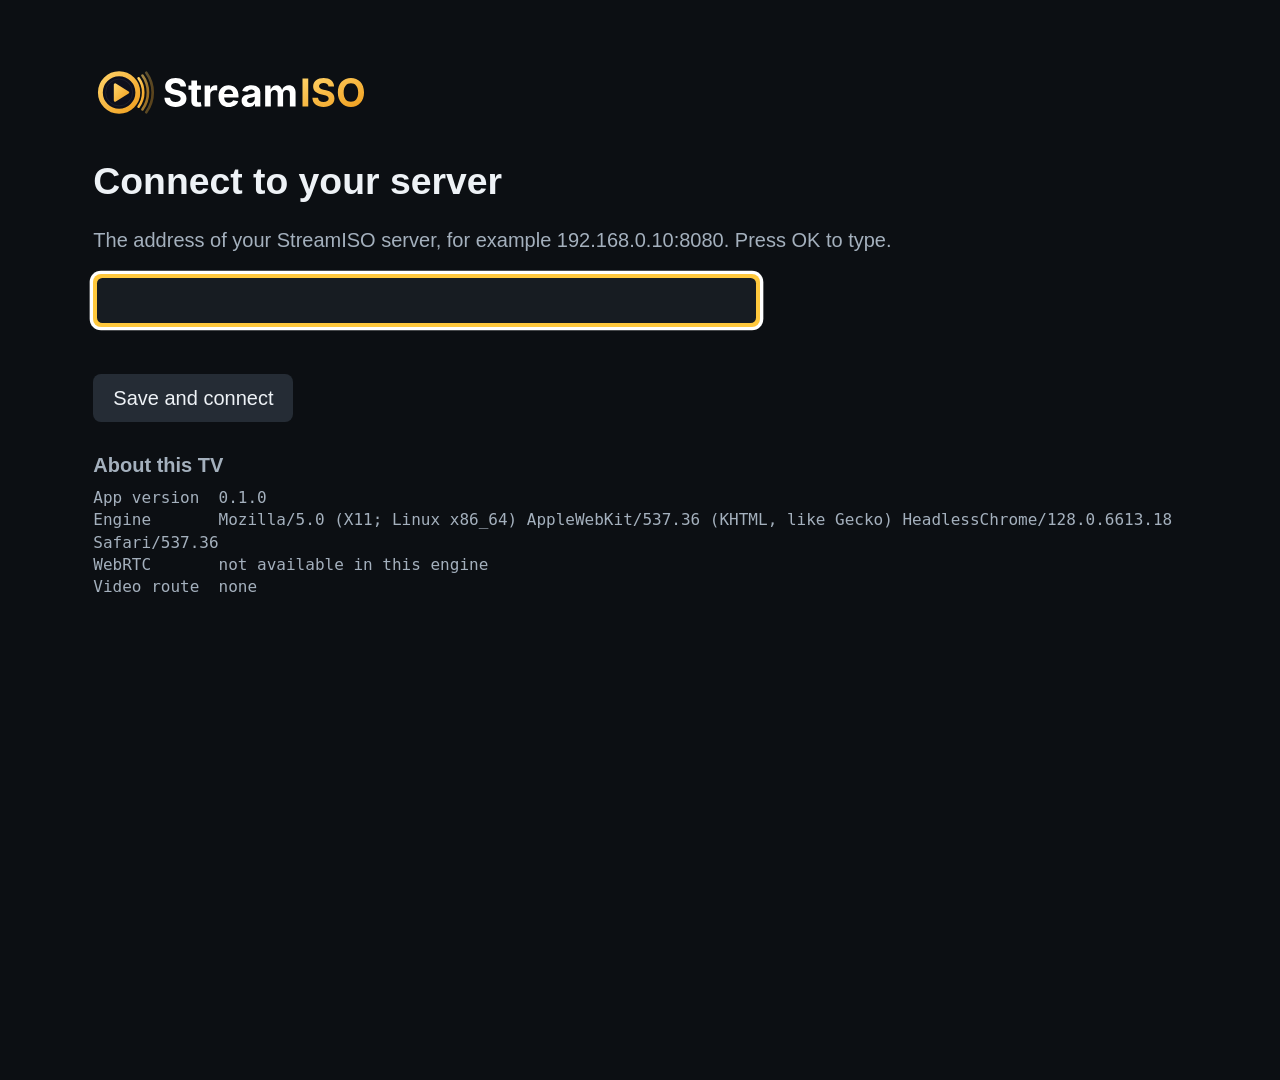
==== app/index.html @ 7c78c415 "Port the Samsung TV app to LG webOS The screens, focus, catalog and player come from streamiso-tizen" ====
<!DOCTYPE html>
<html lang="en">
<head>
<meta charset="utf-8">
<meta name="viewport" content="width=1920">
<title>StreamISO</title>
<link rel="stylesheet" href="css/style.css">
</head>
<body>

<section id="settings" class="screen" hidden>
  <img class="logo" src="img/logo.svg" alt="StreamISO">
  <h1 id="settings-title">Connect to your server</h1>
  <p class="muted">The address of your StreamISO server, for example 192.168.0.10:8080. Press OK to type.</p>
  <div id="server-field" class="field" tabindex="-1" data-focusable data-act="edit">
    <input id="server-input" type="text" tabindex="-1" autocomplete="off" spellcheck="false">
  </div>
  <p id="settings-message" class="message" role="status"></p>
  <div class="row">
    <button id="settings-save" type="button" class="btn" tabindex="-1" data-focusable data-act="save">Save and connect</button>
    <button id="settings-back" type="button" class="btn" tabindex="-1" data-focusable data-act="cancel">Back</button>
  </div>
  <h2>About this TV</h2>
  <pre id="settings-diag" class="diag"></pre>
</section>

<section id="catalog" class="screen" hidden>
  <header id="catalog-head">
    <img class="logo small" src="img/logo.svg" alt="StreamISO">
    <div id="detail">
      <div id="detail-title"></div>
      <div id="detail-meta" class="muted"></div>
      <div id="detail-text" class="muted"></div>
    </div>
    <!-- Shows or hides the discs already watched / listened to, which are hidden at first. -->
    <button id="catalog-seen" type="button" class="btn" tabindex="-1" data-focusable aria-pressed="false">
      <svg class="eye" viewBox="0 0 24 24" aria-hidden="true"><path d="M12 5C6.5 5 2.3 8.6 1 12c1.3 3.4 5.5 7 11 7s9.7-3.6 11-7c-1.3-3.4-5.5-7-11-7zm0 11.5a4.5 4.5 0 1 1 0-9 4.5 4.5 0 0 1 0 9zm0-7a2.5 2.5 0 1 0 0 5 2.5 2.5 0 0 0 0-5z"/></svg>
      <svg class="eye-off" viewBox="0 0 24 24" aria-hidden="true"><path d="M2.3 3.7 3.7 2.3l18 18-1.4 1.4-3.4-3.4A12 12 0 0 1 12 19c-5.5 0-9.7-3.6-11-7a12.6 12.6 0 0 1 4.2-5.3L2.3 3.7zM12 5c5.5 0 9.7 3.6 11 7a12.4 12.4 0 0 1-3.3 4.6l-3.3-3.3A4.5 4.5 0 0 0 10.7 7.6L8.3 5.2C9.5 5.1 10.7 5 12 5zm-4.4 4.1A4.5 4.5 0 0 0 14.9 15.4l-1.5-1.5a2.5 2.5 0 0 1-3.3-3.3L7.6 9.1z"/></svg>
      <span class="lbl">Show watched</span>
    </button>
    <button id="catalog-settings" type="button" class="btn" tabindex="-1" data-focusable>Settings</button>
  </header>
  <main id="catalog-scroll" data-scroll><div id="catalog-list"></div></main>
</section>

<section id="player" class="screen" hidden>
  <div id="stage"></div>
  <div id="cd" hidden>
    <div id="cd-info">
      <img id="cd-cover" alt="">
      <div id="cd-title"></div>
      <div id="cd-artist" class="muted"></div>
    </div>
    <ol id="cd-tracks" data-scroll></ol>
  </div>
  <div id="loading"><div class="spinner"></div><div id="loading-title"></div><div id="loading-text" class="muted"></div></div>
  <div id="sink" tabindex="-1" data-focusable></div>
  <div id="bar" hidden>
    <div id="bar-head"><div id="bar-title"></div><div id="bar-caption"></div></div>
    <div id="progress" tabindex="-1" data-focusable data-act="commit" aria-label="Seek: left and right"><div id="progress-fill"></div></div>
    <div id="bar-times" class="muted"><span id="time-now"></span><span id="bar-extra"></span><span id="time-left"></span></div>
    <div id="bar-buttons" class="row">
      <button type="button" class="btn icon" tabindex="-1" data-focusable data-act="leave" aria-label="Back to library"><svg viewBox="0 0 24 24"><path d="M20 11H7.8l5.6-5.6L12 4l-8 8 8 8 1.4-1.4L7.8 13H20z"/></svg></button>
      <span class="sep"></span>
      <button type="button" class="btn icon big" tabindex="-1" data-focusable data-act="toggle" id="btn-toggle" aria-label="Pause"></button>
      <button type="button" class="btn icon" tabindex="-1" data-focusable data-act="prev" id="btn-prev" aria-label="Previous"><svg viewBox="0 0 24 24"><path d="M6 6h2v12H6zM9.5 12l8.5 6V6z"/></svg></button>
      <button type="button" class="btn icon" tabindex="-1" data-focusable data-act="back10" aria-label="Back 10 seconds"><svg viewBox="0 0 24 24"><path d="M12 5V1L7 6l5 5V7a6 6 0 1 1-6 6H4a8 8 0 1 0 8-8z"/><text x="12" y="16.2" text-anchor="middle" font-size="7.5" font-weight="700" font-family="sans-serif">10</text></svg></button>
      <button type="button" class="btn icon" tabindex="-1" data-focusable data-act="fwd10" aria-label="Forward 10 seconds"><svg viewBox="0 0 24 24"><path d="M12 5V1l5 5-5 5V7a6 6 0 1 0 6 6h2a8 8 0 1 1-8-8z"/><text x="12" y="16.2" text-anchor="middle" font-size="7.5" font-weight="700" font-family="sans-serif">10</text></svg></button>
      <button type="button" class="btn icon" tabindex="-1" data-focusable data-act="next" id="btn-next" aria-label="Next"><svg viewBox="0 0 24 24"><path d="M16 6h2v12h-2zM6 18l8.5-6L6 6z"/></svg></button>
      <span class="sep"></span>
      <button type="button" class="btn icon" tabindex="-1" data-focusable data-act="voldown" aria-label="Volume down"><svg viewBox="0 0 24 24"><path d="M3 9v6h4l5 5V4L7 9zm13.5 3A4.5 4.5 0 0 0 14 8v8a4.5 4.5 0 0 0 2.5-4z"/></svg></button>
      <button type="button" class="btn icon" tabindex="-1" data-focusable data-act="mute" id="btn-mute" aria-label="Mute"><svg viewBox="0 0 24 24"><path d="M16.5 12A4.5 4.5 0 0 0 14 8v2.2l2.4 2.4c.1-.2.1-.4.1-.6zM19 12c0 .9-.2 1.8-.5 2.6l1.5 1.5A9 9 0 0 0 21 12a9 9 0 0 0-7-8.8v2.1c2.9.9 5 3.5 5 6.7zM4.3 3L3 4.3 7.7 9H3v6h4l5 5v-6.7l4.3 4.3c-.7.5-1.4.9-2.3 1.2v2.1a9 9 0 0 0 3.7-1.8l2 2L21 19.7l-9-9zM12 4L9.9 6.1 12 8.2z"/></svg></button>
      <button type="button" class="btn icon" tabindex="-1" data-focusable data-act="volup" aria-label="Volume up"><svg viewBox="0 0 24 24"><path d="M3 9v6h4l5 5V4L7 9zm13.5 3A4.5 4.5 0 0 0 14 8v8a4.5 4.5 0 0 0 2.5-4zM14 3.2v2.1a7 7 0 0 1 0 13.4v2.1a9 9 0 0 0 0-17.6z"/></svg></button>
      <span class="grow"></span>
      <button type="button" class="btn labeled dvd-only" tabindex="-1" data-focusable data-act="back" aria-label="Return"><svg viewBox="0 0 24 24"><path d="M10 9V5l-7 7 7 7v-4.1c5 0 8.5 1.6 11 5.1-1-5-4-10-11-11z"/></svg>Return</button>
      <button type="button" class="btn labeled dvd-only" tabindex="-1" data-focusable data-act="menu" aria-label="DVD menu"><svg viewBox="0 0 24 24"><path d="M3 6h18v2H3zm0 5h18v2H3zm0 5h18v2H3z"/></svg>DVD menu</button>
      <button type="button" class="btn icon dvd-only" tabindex="-1" data-focusable data-act="audio" aria-label="Audio"><svg viewBox="0 0 24 24"><path d="M3 9v6h4l5 5V4L7 9zm13.5 3A4.5 4.5 0 0 0 14 8v8a4.5 4.5 0 0 0 2.5-4zM14 3.2v2.1a7 7 0 0 1 0 13.4v2.1a9 9 0 0 0 0-17.6z"/></svg></button>
      <button type="button" class="btn icon dvd-only" tabindex="-1" data-focusable data-act="subs" aria-label="Subtitles"><svg viewBox="0 0 24 24"><path d="M20 4H4a2 2 0 0 0-2 2v12a2 2 0 0 0 2 2h16a2 2 0 0 0 2-2V6a2 2 0 0 0-2-2zM4 12h4v2H4zm10 6H4v-2h10zm6 0h-4v-2h4zm0-4h-10v-2h10z"/></svg></button>
    </div>
  </div>
  <div id="pop" hidden><h3 id="pop-title"></h3><div id="pop-list"></div></div>
  <div id="hint" hidden>Press any key to turn the sound on</div>
  <div id="osd" hidden></div>
</section>

<div id="dialog" hidden>
  <div id="dialog-box">
    <h2 id="dialog-title"></h2>
    <p id="dialog-text" class="muted"></p>
    <div id="dialog-buttons" class="row"></div>
  </div>
</div>

<script src="js/util.js"></script>
<script src="js/api.js"></script>
<script src="js/tv.js"></script>
<script src="js/focus.js"></script>
<script src="js/dialog.js"></script>
<script src="js/stream.js"></script>
<script src="js/settings.js"></script>
<script src="js/catalog.js"></script>
<script src="js/player.js"></script>
<script src="js/main.js"></script>
</body>
</html>
---- app/css/style.css ----
/* Drawn for a 1920x1080 screen. Keep to what older webOS engines understand (Chromium 68 on webOS 5): no flex
   gap, no aspect-ratio, no inset, no :focus-visible. */
* { box-sizing: border-box; }
html, body { margin: 0; width: 1920px; height: 1080px; overflow: hidden; background: #0c0f13; color: #eef2f6; font: 30px/1.35 "LG Smart UI", "Segoe UI", Roboto, sans-serif; -webkit-user-select: none; user-select: none; }
[hidden] { display: none !important; }
h1 { margin: 0 0 12px; font-size: 56px; font-weight: 600; }
h2 { margin: 0 0 12px; font-size: 40px; font-weight: 600; }
.muted { color: #a4b0bd; }
.screen { position: absolute; left: 0; top: 0; width: 1920px; height: 1080px; }
.logo { display: block; width: 420px; margin-bottom: 36px; }
.logo.small { width: 230px; margin: 0; }
.row { display: flex; align-items: center; }
.row > * { margin-right: 18px; }
.row > *:last-child { margin-right: 0; }

/* The focus style. Every focusable thing uses it, so the focus always looks the same. */
.btn, .card, .field, #cd-tracks li, #pop-list button { outline: none; }
.btn:focus, .field:focus, .field.editing, #pop-list button:focus, #cd-tracks li:focus {
  background: #ffc83d; color: #14171b; box-shadow: 0 0 0 5px #fff;
}
.btn { font: inherit; padding: 16px 30px; color: inherit; background: #252c35; border: 0; border-radius: 12px; white-space: nowrap; }
.btn.off { opacity: .55; }

/* Settings */
#settings { padding: 80px 140px; }
.field { width: 1000px; padding: 6px; margin: 24px 0 8px; background: #252c35; border-radius: 12px; }
.field input { width: 100%; padding: 14px 20px; font: inherit; color: #eef2f6; background: #171c22; border: 0; outline: none; border-radius: 8px; }
.message { min-height: 44px; margin: 8px 0 18px; color: #ff9c9c; }
.message.ok { color: #75e3a5; }
#settings h2 { margin-top: 44px; font-size: 30px; color: #a4b0bd; }
.diag { margin: 0; font: 24px/1.4 Consolas, "DejaVu Sans Mono", monospace; color: #a4b0bd; white-space: pre-wrap; word-break: break-word; }

/* Catalog */
#catalog-head { position: absolute; left: 0; top: 0; width: 1920px; height: 200px; padding: 28px 70px; display: flex; align-items: flex-start; background: #0c0f13; z-index: 2; }
#detail { flex: 1; min-width: 0; margin: 0 50px; }
#catalog-seen { display: flex; align-items: center; margin-right: 20px; }
#catalog-seen svg { width: 40px; height: 40px; margin-right: 12px; fill: currentColor; }
/* "Hide watched" is a switch: on (eye crossed out) while watched discs are hidden */
#catalog-seen .eye-off, #catalog-seen[aria-pressed="true"] .eye { display: none; }
#catalog-seen[aria-pressed="true"]:not(:focus) { color: #ffc83d; }
#catalog-seen[aria-pressed="true"] .eye-off { display: block; }
#detail-title { font-size: 42px; font-weight: 600; white-space: nowrap; overflow: hidden; text-overflow: ellipsis; }
#detail-meta { white-space: nowrap; overflow: hidden; text-overflow: ellipsis; }
#detail-text { font-size: 25px; max-height: 68px; overflow: hidden; }
#catalog-scroll { position: absolute; left: 0; top: 200px; width: 1920px; height: 880px; overflow: hidden; padding: 0 70px; }
.section-title { margin: 12px 0 18px; font-size: 38px; font-weight: 600; }
.grid { display: flex; flex-wrap: wrap; margin-bottom: 24px; }
.card { position: relative; display: block; width: 232px; margin: 0 22px 26px 0; padding: 0; color: inherit; font: inherit; text-align: left; background: none; border: 0; }
.cover { position: relative; display: block; width: 232px; height: 348px; background: #1c2229; border-radius: 12px; overflow: hidden; }
.card.cd .cover { height: 232px; }
.cover img { display: block; width: 100%; height: 100%; object-fit: contain; }
.cover img.fill { object-fit: cover; }  /* "Fill the space" set in the StreamISO editor */
.card:focus .cover { box-shadow: 0 0 0 6px #ffc83d, 0 0 0 10px #fff; }
/* A season with several discs: the cover looks like a small stack of cases. */
.card.stack .cover { box-shadow: 6px -6px 0 -1px #30363f, 12px -12px 0 -2px #3c434d; }
.card.stack:focus .cover { box-shadow: 0 0 0 6px #ffc83d, 0 0 0 10px #fff, 6px -6px 0 -1px #30363f, 12px -12px 0 -2px #3c434d; }
.card-title { display: block; margin-top: 12px; font-size: 25px; line-height: 1.25; height: 32px; white-space: nowrap; overflow: hidden; text-overflow: ellipsis; }
.card:focus .card-title { color: #ffc83d; }
.card-resume { display: block; font-size: 21px; color: #a4b0bd; height: 28px; white-space: nowrap; overflow: hidden; }
.tag, .seen { position: absolute; top: 10px; padding: 2px 12px; font-size: 20px; font-weight: 700; border-radius: 7px; }
.tag { left: 10px; background: rgba(8, 10, 13, .85); }
.seen { right: 10px; background: #75e3a5; color: #10231a; }
.bar-resume { position: absolute; left: 0; bottom: 0; height: 8px; background: #ffc83d; }
.empty { padding: 90px 0; font-size: 36px; color: #a4b0bd; }

/* Player */
#stage { position: absolute; left: 0; top: 0; width: 1920px; height: 1080px; background: #000; }
#stage iframe, #stage video { display: block; width: 100%; height: 100%; border: 0; background: #000; }
/* The stream never takes the pointer or the focus: all input goes through the app. */
#stage iframe { pointer-events: none; }
#sink { position: absolute; left: 0; top: 0; width: 1px; height: 1px; outline: none; }
#loading { position: absolute; left: 0; top: 0; width: 1920px; height: 1080px; display: flex; flex-direction: column; align-items: center; justify-content: center; background: #0c0f13; text-align: center; }
#loading-title { font-size: 44px; font-weight: 600; margin-top: 34px; }
.spinner { width: 90px; height: 90px; border: 9px solid #2b333d; border-top-color: #ffc83d; border-radius: 50%; animation: spin 1s linear infinite; }
@keyframes spin { to { transform: rotate(360deg); } }
#bar { position: absolute; left: 0; bottom: 0; width: 1920px; padding: 90px 70px 44px; background: linear-gradient(to top, rgba(6, 8, 10, .95) 65%, rgba(6, 8, 10, 0)); }
#bar-head { display: flex; align-items: baseline; }
#bar-title { flex: 1; min-width: 0; font-size: 40px; font-weight: 600; white-space: nowrap; overflow: hidden; text-overflow: ellipsis; }
/* Icons have no words, so the focused button's name shows here. */
#bar-caption { margin-left: 40px; font-size: 30px; color: #ffc83d; white-space: nowrap; }
#progress { height: 12px; margin-top: 16px; background: rgba(255, 255, 255, .22); border-radius: 6px; overflow: hidden; outline: none; }
#progress:focus { box-shadow: 0 0 0 4px #0c0f13, 0 0 0 8px #ffc83d; }
#progress-fill { width: 0; height: 100%; background: #ffc83d; }
#bar-times { display: flex; justify-content: space-between; margin: 8px 0 22px; font-size: 26px; }
#bar-buttons .btn.icon { width: 84px; height: 84px; padding: 0; }
#bar-buttons .btn.icon svg { display: block; width: 46px; height: 46px; margin: 0 auto; fill: currentColor; }
#bar-buttons .btn.icon.big { width: 100px; }
#bar-buttons .btn.icon.big svg { width: 58px; height: 58px; }
#bar-buttons .btn.labeled { display: flex; align-items: center; height: 84px; padding: 0 28px; font-size: 28px; }
#bar-buttons .btn.labeled svg { width: 42px; height: 42px; margin-right: 12px; fill: currentColor; }
#bar-buttons .sep { width: 18px; }
#bar-buttons .grow { flex: 1; }
#pop { position: absolute; right: 70px; bottom: 260px; width: 560px; max-height: 620px; padding: 24px; overflow: hidden; background: #181d23; border-radius: 16px; box-shadow: 0 10px 50px rgba(0, 0, 0, .6); }
#pop h3 { margin: 0 0 14px; font-size: 32px; }
#pop-list button { display: block; width: 100%; padding: 12px 20px; margin-bottom: 8px; color: inherit; font: inherit; text-align: left; background: #252c35; border: 0; border-radius: 10px; white-space: nowrap; overflow: hidden; text-overflow: ellipsis; }
#osd { position: absolute; left: 50%; top: 60px; transform: translateX(-50%); padding: 14px 34px; font-size: 32px; background: rgba(8, 10, 13, .88); border-radius: 14px; }
#hint { position: absolute; left: 50%; bottom: 70px; transform: translateX(-50%); padding: 14px 34px; font-size: 30px; color: #14171b; background: #ffc83d; border-radius: 14px; }

/* Audio CD */
#cd { position: absolute; left: 0; top: 0; width: 1920px; height: 1080px; padding: 70px 70px 290px; display: flex; background: #11151a; }
#cd-info { width: 620px; margin-right: 70px; text-align: center; }
#cd-cover { display: block; width: 520px; height: 520px; margin: 0 auto 26px; object-fit: contain; background: #1c2229; border-radius: 14px; }
#cd-title { font-size: 38px; font-weight: 600; max-height: 104px; overflow: hidden; }
#cd-artist { font-size: 28px; }
#cd-tracks { flex: 1; min-width: 0; height: 720px; margin: 0; padding: 8px; list-style: none; overflow: hidden; }
#cd-tracks li { display: flex; align-items: center; padding: 11px 22px; margin-bottom: 6px; border-radius: 10px; }
#cd-tracks .n { width: 66px; color: #a4b0bd; flex: none; }
#cd-tracks .t { flex: 1; min-width: 0; white-space: nowrap; overflow: hidden; text-overflow: ellipsis; }
#cd-tracks .d { width: 110px; text-align: right; color: #a4b0bd; flex: none; }
#cd-tracks li.current { background: #252c35; }
#cd-tracks li.current .t { color: #ffc83d; font-weight: 600; }
#cd-tracks li:focus { background: #ffc83d; }
#cd-tracks li:focus .n, #cd-tracks li:focus .d, #cd-tracks li:focus .t { color: #14171b; }
.cd-mode .dvd-only { display: none !important; }

/* Dialog */
#dialog { position: absolute; left: 0; top: 0; width: 1920px; height: 1080px; display: flex; align-items: center; justify-content: center; background: rgba(4, 6, 8, .78); z-index: 10; }
#dialog-box { width: 1120px; padding: 54px 60px; background: #181d23; border-radius: 20px; box-shadow: 0 20px 70px rgba(0, 0, 0, .7); }
#dialog-text { margin: 0 0 36px; white-space: pre-line; }
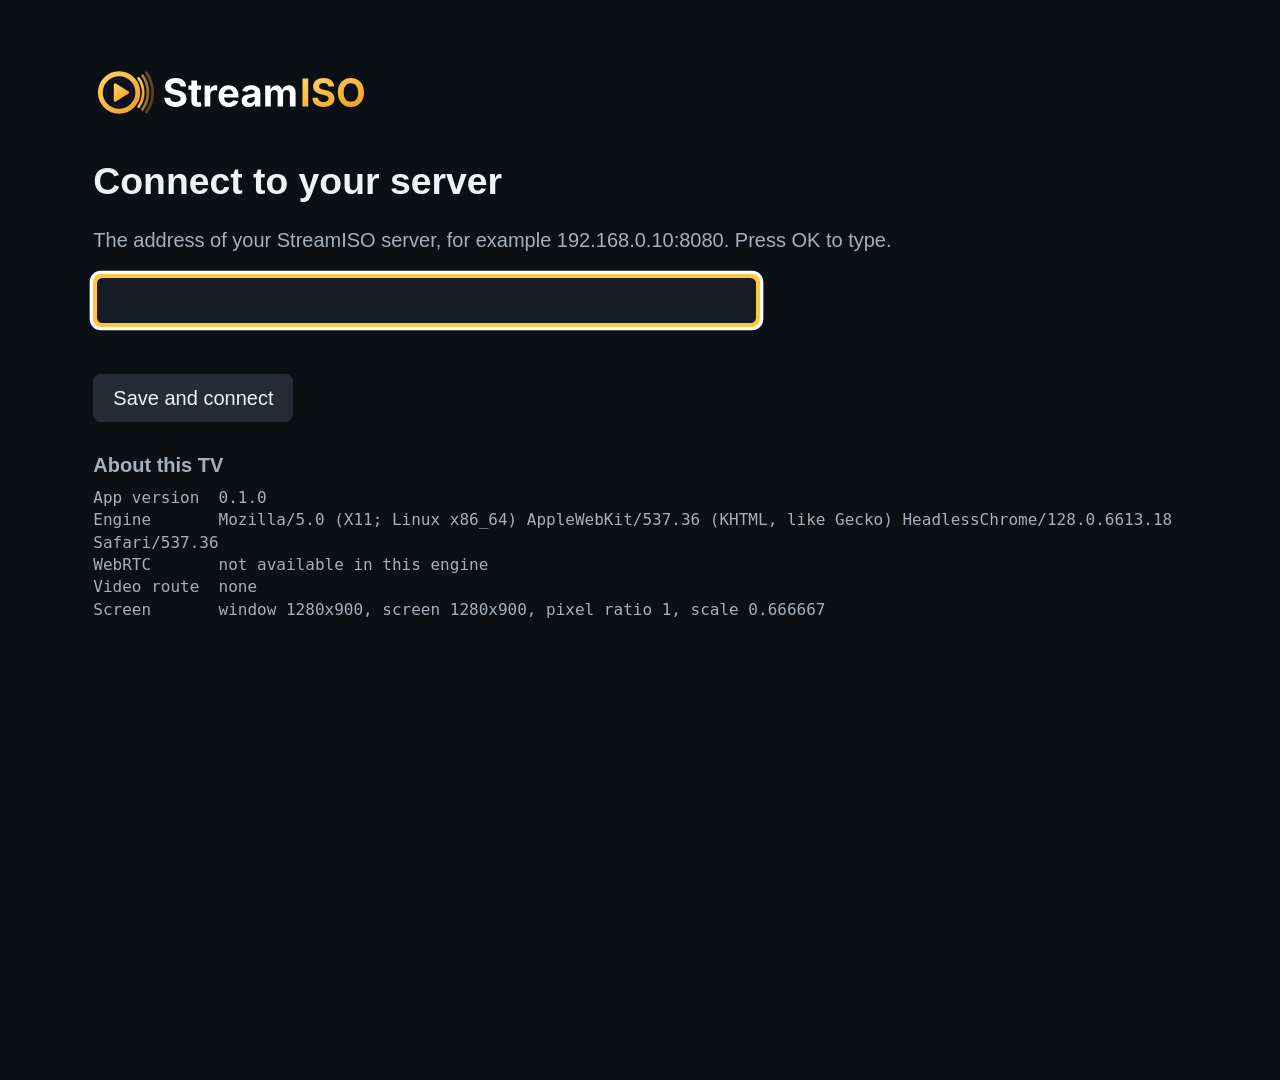
==== commit 9edf0e3e: "Fix the keyboard, the launcher icon and the window fit on webOS The server field closed the keyboard" ====
--- a/app/index.html
+++ b/app/index.html
@@ -13,7 +13,7 @@
   <h1 id="settings-title">Connect to your server</h1>
   <p class="muted">The address of your StreamISO server, for example 192.168.0.10:8080. Press OK to type.</p>
   <div id="server-field" class="field" tabindex="-1" data-focusable data-act="edit">
-    <input id="server-input" type="text" tabindex="-1" autocomplete="off" spellcheck="false">
+    <input id="server-input" type="url" tabindex="-1" autocomplete="off" spellcheck="false">
   </div>
   <p id="settings-message" class="message" role="status"></p>
   <div class="row">
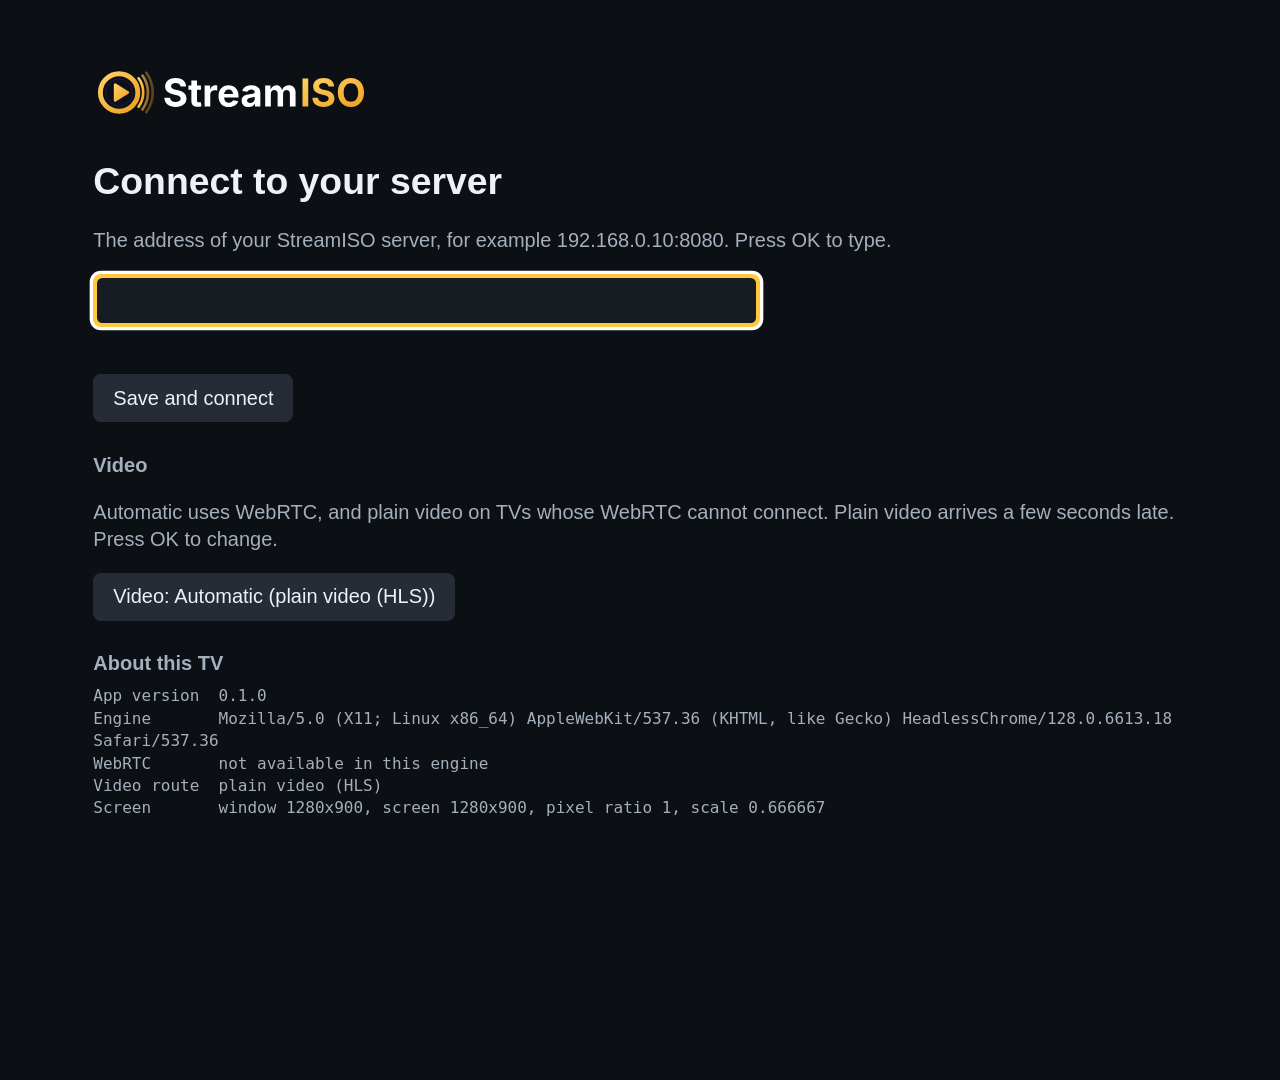
==== commit 4cea017b: "Play plain video (HLS) where WebRTC cannot connect webOS 3 runs apps on Chrome 38, whose WebRTC only" ====
--- a/app/index.html
+++ b/app/index.html
@@ -2,7 +2,6 @@
 <html lang="en">
 <head>
 <meta charset="utf-8">
-<meta name="viewport" content="width=1920">
 <title>StreamISO</title>
 <link rel="stylesheet" href="css/style.css">
 </head>
@@ -19,6 +18,11 @@
   <div class="row">
     <button id="settings-save" type="button" class="btn" tabindex="-1" data-focusable data-act="save">Save and connect</button>
     <button id="settings-back" type="button" class="btn" tabindex="-1" data-focusable data-act="cancel">Back</button>
+  </div>
+  <h2>Video</h2>
+  <p class="muted">Automatic uses WebRTC, and plain video on TVs whose WebRTC cannot connect. Plain video arrives a few seconds late. Press OK to change.</p>
+  <div class="row">
+    <button id="settings-video" type="button" class="btn" tabindex="-1" data-focusable data-act="video"></button>
   </div>
   <h2>About this TV</h2>
   <pre id="settings-diag" class="diag"></pre>
@@ -91,6 +95,7 @@
   </div>
 </div>
 
+<script src="js/compat.js"></script>
 <script src="js/util.js"></script>
 <script src="js/api.js"></script>
 <script src="js/tv.js"></script>
--- a/app/css/style.css
+++ b/app/css/style.css
@@ -71,7 +71,8 @@
 #sink { position: absolute; left: 0; top: 0; width: 1px; height: 1px; outline: none; }
 #loading { position: absolute; left: 0; top: 0; width: 1920px; height: 1080px; display: flex; flex-direction: column; align-items: center; justify-content: center; background: #0c0f13; text-align: center; }
 #loading-title { font-size: 44px; font-weight: 600; margin-top: 34px; }
-.spinner { width: 90px; height: 90px; border: 9px solid #2b333d; border-top-color: #ffc83d; border-radius: 50%; animation: spin 1s linear infinite; }
+.spinner { width: 90px; height: 90px; border: 9px solid #2b333d; border-top-color: #ffc83d; border-radius: 50%; -webkit-animation: spin 1s linear infinite; animation: spin 1s linear infinite; }
+@-webkit-keyframes spin { to { -webkit-transform: rotate(360deg); } }
 @keyframes spin { to { transform: rotate(360deg); } }
 #bar { position: absolute; left: 0; bottom: 0; width: 1920px; padding: 90px 70px 44px; background: linear-gradient(to top, rgba(6, 8, 10, .95) 65%, rgba(6, 8, 10, 0)); }
 #bar-head { display: flex; align-items: baseline; }
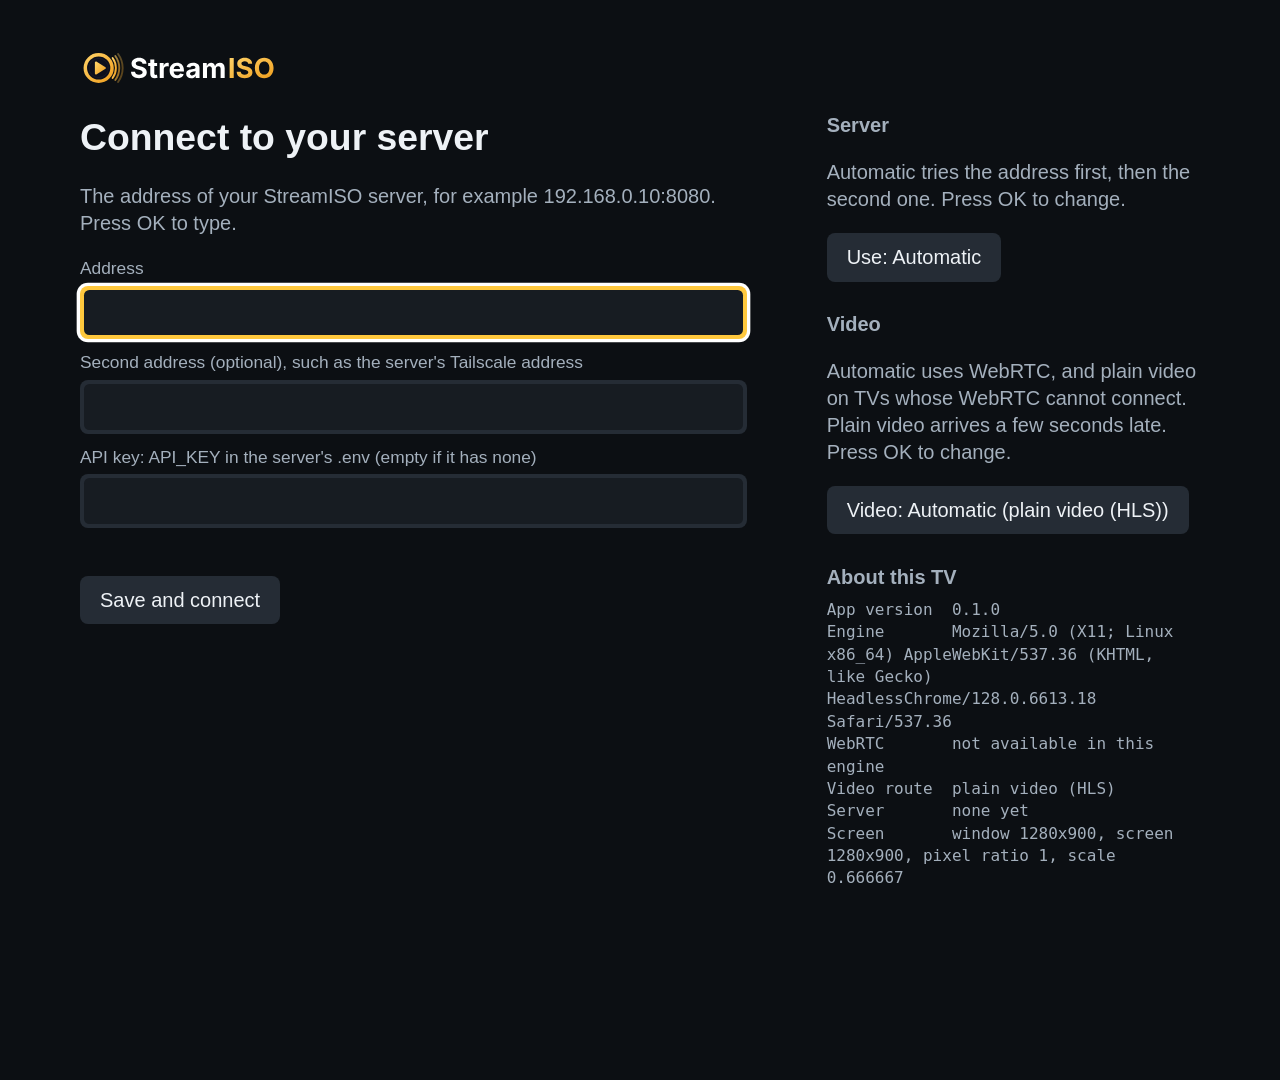
==== commit 20539c42: "Take two server addresses and an API key, and reconnect a video that stops StreamISO now refuses API" ====
--- a/app/index.html
+++ b/app/index.html
@@ -9,15 +9,33 @@
 
 <section id="settings" class="screen" hidden>
   <img class="logo" src="img/logo.svg" alt="StreamISO">
+  <div class="columns">
+  <div class="column">
   <h1 id="settings-title">Connect to your server</h1>
   <p class="muted">The address of your StreamISO server, for example 192.168.0.10:8080. Press OK to type.</p>
-  <div id="server-field" class="field" tabindex="-1" data-focusable data-act="edit">
+  <label class="label" for="server-input">Address</label>
+  <div id="server-field" class="field" tabindex="-1" data-focusable data-act="edit" data-input="server-input">
     <input id="server-input" type="url" tabindex="-1" autocomplete="off" spellcheck="false">
+  </div>
+  <label class="label" for="server2-input">Second address (optional), such as the server's Tailscale address</label>
+  <div id="server2-field" class="field" tabindex="-1" data-focusable data-act="edit" data-input="server2-input">
+    <input id="server2-input" type="url" tabindex="-1" autocomplete="off" spellcheck="false">
+  </div>
+  <label class="label" for="key-input">API key: API_KEY in the server's .env (empty if it has none)</label>
+  <div id="key-field" class="field" tabindex="-1" data-focusable data-act="edit" data-input="key-input">
+    <input id="key-input" type="text" tabindex="-1" autocomplete="off" spellcheck="false" autocapitalize="off">
   </div>
   <p id="settings-message" class="message" role="status"></p>
   <div class="row">
     <button id="settings-save" type="button" class="btn" tabindex="-1" data-focusable data-act="save">Save and connect</button>
     <button id="settings-back" type="button" class="btn" tabindex="-1" data-focusable data-act="cancel">Back</button>
+  </div>
+  </div>
+  <div class="column side">
+  <h2>Server</h2>
+  <p class="muted">Automatic tries the address first, then the second one. Press OK to change.</p>
+  <div class="row">
+    <button id="settings-choice" type="button" class="btn" tabindex="-1" data-focusable data-act="choice"></button>
   </div>
   <h2>Video</h2>
   <p class="muted">Automatic uses WebRTC, and plain video on TVs whose WebRTC cannot connect. Plain video arrives a few seconds late. Press OK to change.</p>
@@ -26,6 +44,8 @@
   </div>
   <h2>About this TV</h2>
   <pre id="settings-diag" class="diag"></pre>
+  </div>
+  </div>
 </section>
 
 <section id="catalog" class="screen" hidden>
@@ -77,7 +97,7 @@
       <button type="button" class="btn icon" tabindex="-1" data-focusable data-act="volup" aria-label="Volume up"><svg viewBox="0 0 24 24"><path d="M3 9v6h4l5 5V4L7 9zm13.5 3A4.5 4.5 0 0 0 14 8v8a4.5 4.5 0 0 0 2.5-4zM14 3.2v2.1a7 7 0 0 1 0 13.4v2.1a9 9 0 0 0 0-17.6z"/></svg></button>
       <span class="grow"></span>
       <button type="button" class="btn labeled dvd-only" tabindex="-1" data-focusable data-act="back" aria-label="Return"><svg viewBox="0 0 24 24"><path d="M10 9V5l-7 7 7 7v-4.1c5 0 8.5 1.6 11 5.1-1-5-4-10-11-11z"/></svg>Return</button>
-      <button type="button" class="btn labeled dvd-only" tabindex="-1" data-focusable data-act="menu" aria-label="DVD menu"><svg viewBox="0 0 24 24"><path d="M3 6h18v2H3zm0 5h18v2H3zm0 5h18v2H3z"/></svg>DVD menu</button>
+      <button type="button" class="btn labeled dvd-only" tabindex="-1" data-focusable data-act="menu" aria-label="Disc menu"><svg viewBox="0 0 24 24"><path d="M3 6h18v2H3zm0 5h18v2H3zm0 5h18v2H3z"/></svg>Disc menu</button>
       <button type="button" class="btn icon dvd-only" tabindex="-1" data-focusable data-act="audio" aria-label="Audio"><svg viewBox="0 0 24 24"><path d="M3 9v6h4l5 5V4L7 9zm13.5 3A4.5 4.5 0 0 0 14 8v8a4.5 4.5 0 0 0 2.5-4zM14 3.2v2.1a7 7 0 0 1 0 13.4v2.1a9 9 0 0 0 0-17.6z"/></svg></button>
       <button type="button" class="btn icon dvd-only" tabindex="-1" data-focusable data-act="subs" aria-label="Subtitles"><svg viewBox="0 0 24 24"><path d="M20 4H4a2 2 0 0 0-2 2v12a2 2 0 0 0 2 2h16a2 2 0 0 0 2-2V6a2 2 0 0 0-2-2zM4 12h4v2H4zm10 6H4v-2h10zm6 0h-4v-2h4zm0-4h-10v-2h10z"/></svg></button>
     </div>
--- a/app/css/style.css
+++ b/app/css/style.css
@@ -22,12 +22,18 @@
 .btn.off { opacity: .55; }
 
 /* Settings */
-#settings { padding: 80px 140px; }
-.field { width: 1000px; padding: 6px; margin: 24px 0 8px; background: #252c35; border-radius: 12px; }
+#settings { padding: 60px 120px; }
+#settings .logo { width: 300px; margin-bottom: 24px; }
+.columns { display: flex; align-items: flex-start; }
+.column { width: 1000px; }
+.column.side { width: 560px; margin-left: 120px; }
+.label { display: block; margin-top: 18px; font-size: 26px; color: #a4b0bd; }
+.field { width: 1000px; padding: 6px; margin: 8px 0 0; background: #252c35; border-radius: 12px; }
 .field input { width: 100%; padding: 14px 20px; font: inherit; color: #eef2f6; background: #171c22; border: 0; outline: none; border-radius: 8px; }
-.message { min-height: 44px; margin: 8px 0 18px; color: #ff9c9c; }
+.message { min-height: 44px; margin: 14px 0 14px; color: #ff9c9c; white-space: pre-line; }
 .message.ok { color: #75e3a5; }
 #settings h2 { margin-top: 44px; font-size: 30px; color: #a4b0bd; }
+#settings .side h2:first-child { margin-top: 0; }
 .diag { margin: 0; font: 24px/1.4 Consolas, "DejaVu Sans Mono", monospace; color: #a4b0bd; white-space: pre-wrap; word-break: break-word; }
 
 /* Catalog */
